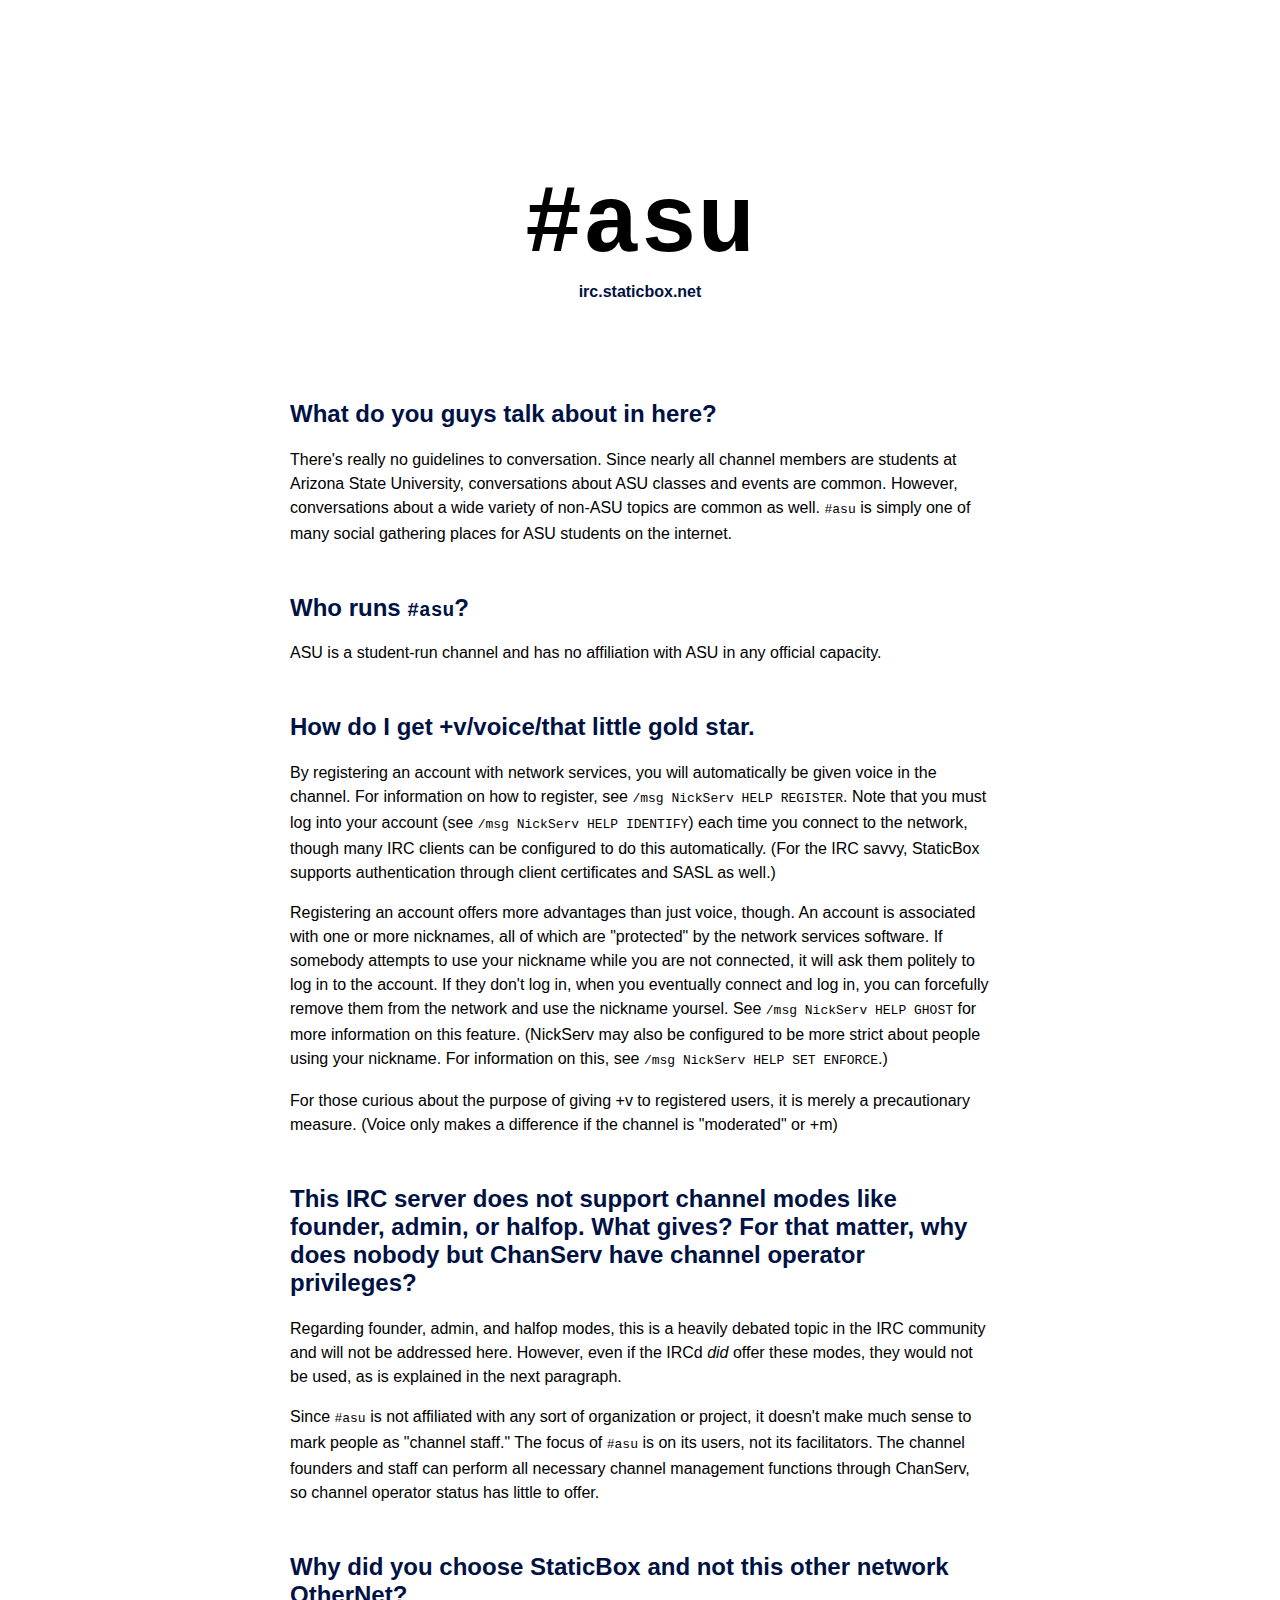
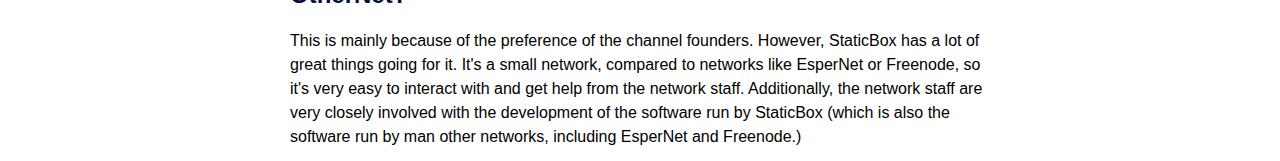
==== pound_asu.html @ 50a37e3a "Initial commit" ====
<html>

<head>
<title>#asu FAQ</title>
<style>
.content {
  max-width: 700px;
  font-family: sans-serif;
  margin: 0 auto;
  }
p.tag {
  font-weight: bold;
  color: #014;
  width: 50%;
  text-align: center;
  margin: 0 auto 72pt;
  }
p {
  line-height: 150%;
  }
h1 {
  margin: 128pt 0 0 0;
  font-size: 72pt;
  text-align: center;
  }
h2 {
  margin-top: 36pt;
  color: #014;
  }
</style>
</head>

<body>
<div class="content">

<h1><tt>#asu</tt></h1>
<p class="tag">irc.staticbox.net</p>

<h2>What do you guys talk about in here?</h2>
<p>There's really no guidelines to conversation. Since nearly all channel
  members are students at Arizona State University, conversations about
  ASU classes and events are common. However, conversations about a
  wide variety of non-ASU topics are common as well. <tt>#asu</tt>
  is simply one of many social gathering places for ASU students on
  the internet.</p>

<h2>Who runs <tt>#asu</tt>?</h2>
<p>ASU is a student-run channel and has no affiliation with ASU in any
  official capacity.</p>

<h2>How do I get +v/voice/that little gold star.</h2>
<p>By registering an account with network services, you will automatically
  be given voice in the channel. For information on how to register,
  see <tt>/msg NickServ HELP REGISTER</tt>. Note that you must log into
  your account (see <tt>/msg NickServ HELP IDENTIFY</tt>) each time you
  connect to the network, though many IRC clients can be configured
  to do this automatically. (For the IRC savvy, StaticBox supports
  authentication through client certificates and SASL as well.)</p>
<p>Registering an account offers more advantages than just voice,
  though. An account is associated with one or more nicknames, all of
  which are "protected" by the network services software. If somebody
  attempts to use your nickname while you are not connected, it will
  ask them politely to log in to the account. If they don't log in, when
  you eventually connect and log in, you can forcefully remove them from
  the network and use the nickname yoursel. See <tt>/msg NickServ HELP
  GHOST</tt> for more information on this feature. (NickServ may also
  be configured to be more strict about people using your nickname. For
  information on this, see <tt>/msg NickServ HELP SET ENFORCE</tt>.)</p>
<p>For those curious about the purpose of giving +v to registered users,
  it is merely a precautionary measure. (Voice only makes a difference
  if the channel is "moderated" or +m)</p>

<h2>This IRC server does not support channel modes like founder, admin,
  or halfop. What gives? For that matter, why does nobody but ChanServ
  have channel operator privileges?</h2>
<p>Regarding founder, admin, and halfop modes, this is a heavily debated
  topic in the IRC community and will not be addressed here. However,
  even if the IRCd <i>did</i> offer these modes, they would not be used,
  as is explained in the next paragraph.</p>
<p>Since <tt>#asu</tt> is not affiliated with any sort of organization
  or project, it doesn't make much sense to mark people as "channel
  staff." The focus of <tt>#asu</tt> is on its users, not its
  facilitators. The channel founders and staff can perform all necessary
  channel management functions through ChanServ, so channel operator
  status has little to offer.</p>

<h2>Why did you choose StaticBox and not this other network OtherNet?</h2>
<p>This is mainly because of the preference of the channel
  founders. However, StaticBox has a lot of great things going for it.
  It's a small network, compared to networks like EsperNet or Freenode,
  so it's very easy to interact with and get help from the network
  staff. Additionally, the network staff are very closely involved
  with the development of the software run by StaticBox (which is
  also the software run by man other networks, including EsperNet and
  Freenode.)</p>

</div>
</body>

</html>
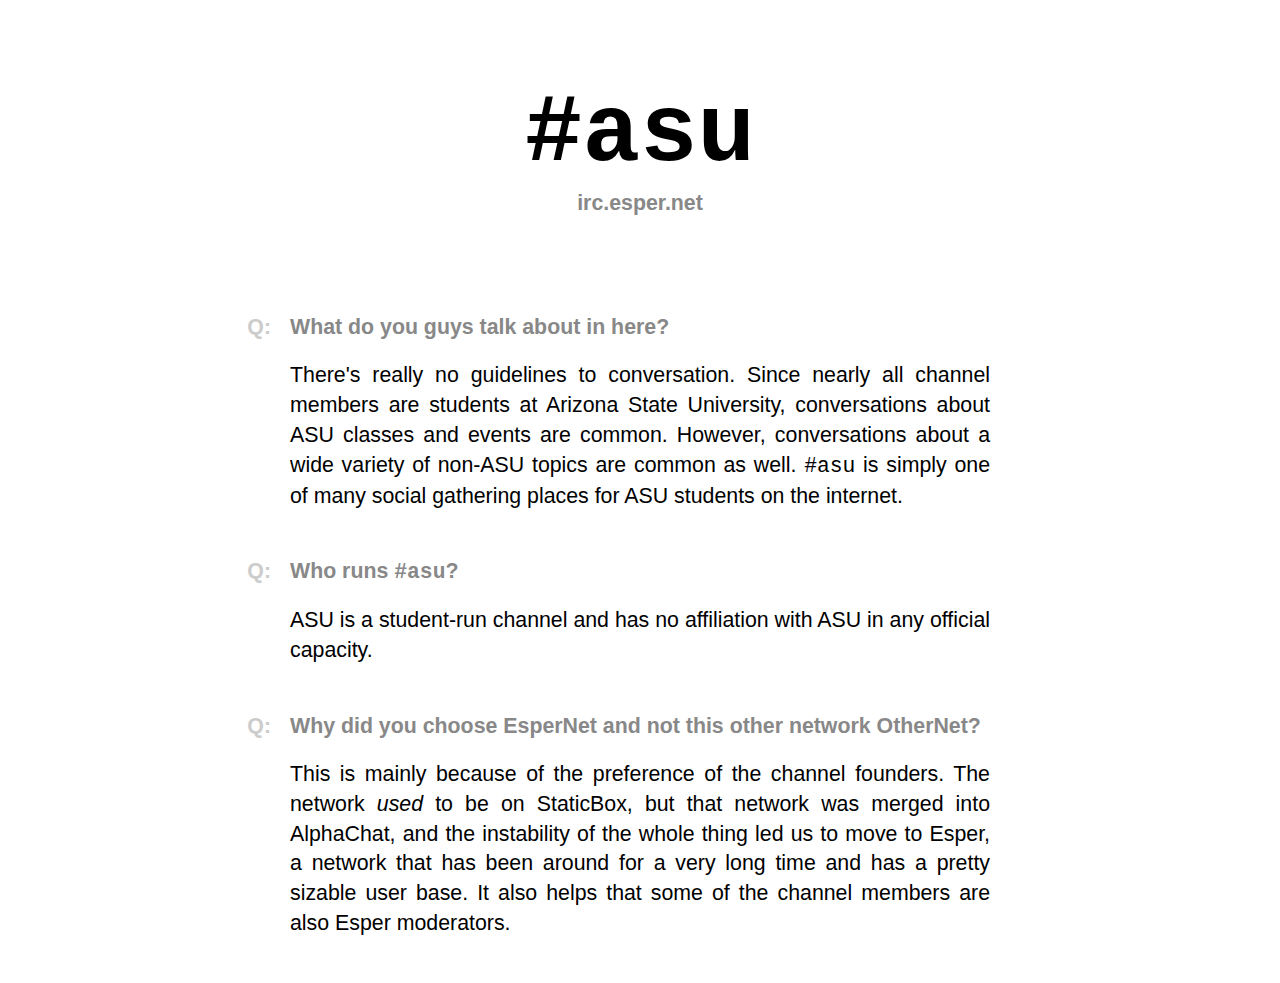
==== commit 572282b0: "Update pound_asu.html" ====
--- a/pound_asu.html
+++ b/pound_asu.html
@@ -6,26 +6,37 @@
 .content {
   max-width: 700px;
   font-family: sans-serif;
-  margin: 0 auto;
+  font-size: 16pt;
+  margin: 0 auto 30pt;
   }
 p.tag {
   font-weight: bold;
-  color: #014;
+  color: #888;
   width: 50%;
   text-align: center;
   margin: 0 auto 72pt;
   }
 p {
-  line-height: 150%;
+  line-height: 140%;
+  text-align: justify;
   }
 h1 {
-  margin: 128pt 0 0 0;
+  margin: 60pt 0 0 0;
   font-size: 72pt;
   text-align: center;
   }
 h2 {
   margin-top: 36pt;
-  color: #014;
+  color: #888;
+  font-size: 16pt;
+  position: relative;
+  }
+h2::before {
+  content: 'Q:';
+  position: absolute;
+  left: -2em;
+  display: inline-block;
+  color: #ccc;
   }
 </style>
 </head>
@@ -34,7 +45,7 @@
 <div class="content">
 
 <h1><tt>#asu</tt></h1>
-<p class="tag">irc.staticbox.net</p>
+<p class="tag">irc.esper.net</p>
 
 <h2>What do you guys talk about in here?</h2>
 <p>There's really no guidelines to conversation. Since nearly all channel
@@ -48,51 +59,13 @@
 <p>ASU is a student-run channel and has no affiliation with ASU in any
   official capacity.</p>
 
-<h2>How do I get +v/voice/that little gold star.</h2>
-<p>By registering an account with network services, you will automatically
-  be given voice in the channel. For information on how to register,
-  see <tt>/msg NickServ HELP REGISTER</tt>. Note that you must log into
-  your account (see <tt>/msg NickServ HELP IDENTIFY</tt>) each time you
-  connect to the network, though many IRC clients can be configured
-  to do this automatically. (For the IRC savvy, StaticBox supports
-  authentication through client certificates and SASL as well.)</p>
-<p>Registering an account offers more advantages than just voice,
-  though. An account is associated with one or more nicknames, all of
-  which are "protected" by the network services software. If somebody
-  attempts to use your nickname while you are not connected, it will
-  ask them politely to log in to the account. If they don't log in, when
-  you eventually connect and log in, you can forcefully remove them from
-  the network and use the nickname yoursel. See <tt>/msg NickServ HELP
-  GHOST</tt> for more information on this feature. (NickServ may also
-  be configured to be more strict about people using your nickname. For
-  information on this, see <tt>/msg NickServ HELP SET ENFORCE</tt>.)</p>
-<p>For those curious about the purpose of giving +v to registered users,
-  it is merely a precautionary measure. (Voice only makes a difference
-  if the channel is "moderated" or +m)</p>
-
-<h2>This IRC server does not support channel modes like founder, admin,
-  or halfop. What gives? For that matter, why does nobody but ChanServ
-  have channel operator privileges?</h2>
-<p>Regarding founder, admin, and halfop modes, this is a heavily debated
-  topic in the IRC community and will not be addressed here. However,
-  even if the IRCd <i>did</i> offer these modes, they would not be used,
-  as is explained in the next paragraph.</p>
-<p>Since <tt>#asu</tt> is not affiliated with any sort of organization
-  or project, it doesn't make much sense to mark people as "channel
-  staff." The focus of <tt>#asu</tt> is on its users, not its
-  facilitators. The channel founders and staff can perform all necessary
-  channel management functions through ChanServ, so channel operator
-  status has little to offer.</p>
-
-<h2>Why did you choose StaticBox and not this other network OtherNet?</h2>
-<p>This is mainly because of the preference of the channel
-  founders. However, StaticBox has a lot of great things going for it.
-  It's a small network, compared to networks like EsperNet or Freenode,
-  so it's very easy to interact with and get help from the network
-  staff. Additionally, the network staff are very closely involved
-  with the development of the software run by StaticBox (which is
-  also the software run by man other networks, including EsperNet and
-  Freenode.)</p>
+<h2>Why did you choose EsperNet and not this other network OtherNet?</h2>
+<p>This is mainly because of the preference of the channel founders. The
+  network <em>used</em> to be on StaticBox, but that network was merged into
+  AlphaChat, and the instability of the whole thing led us to move to Esper, a
+  network that has been around for a very long time and has a pretty sizable
+  user base. It also helps that some of the channel members are also Esper
+  moderators.</p>
 
 </div>
 </body>
